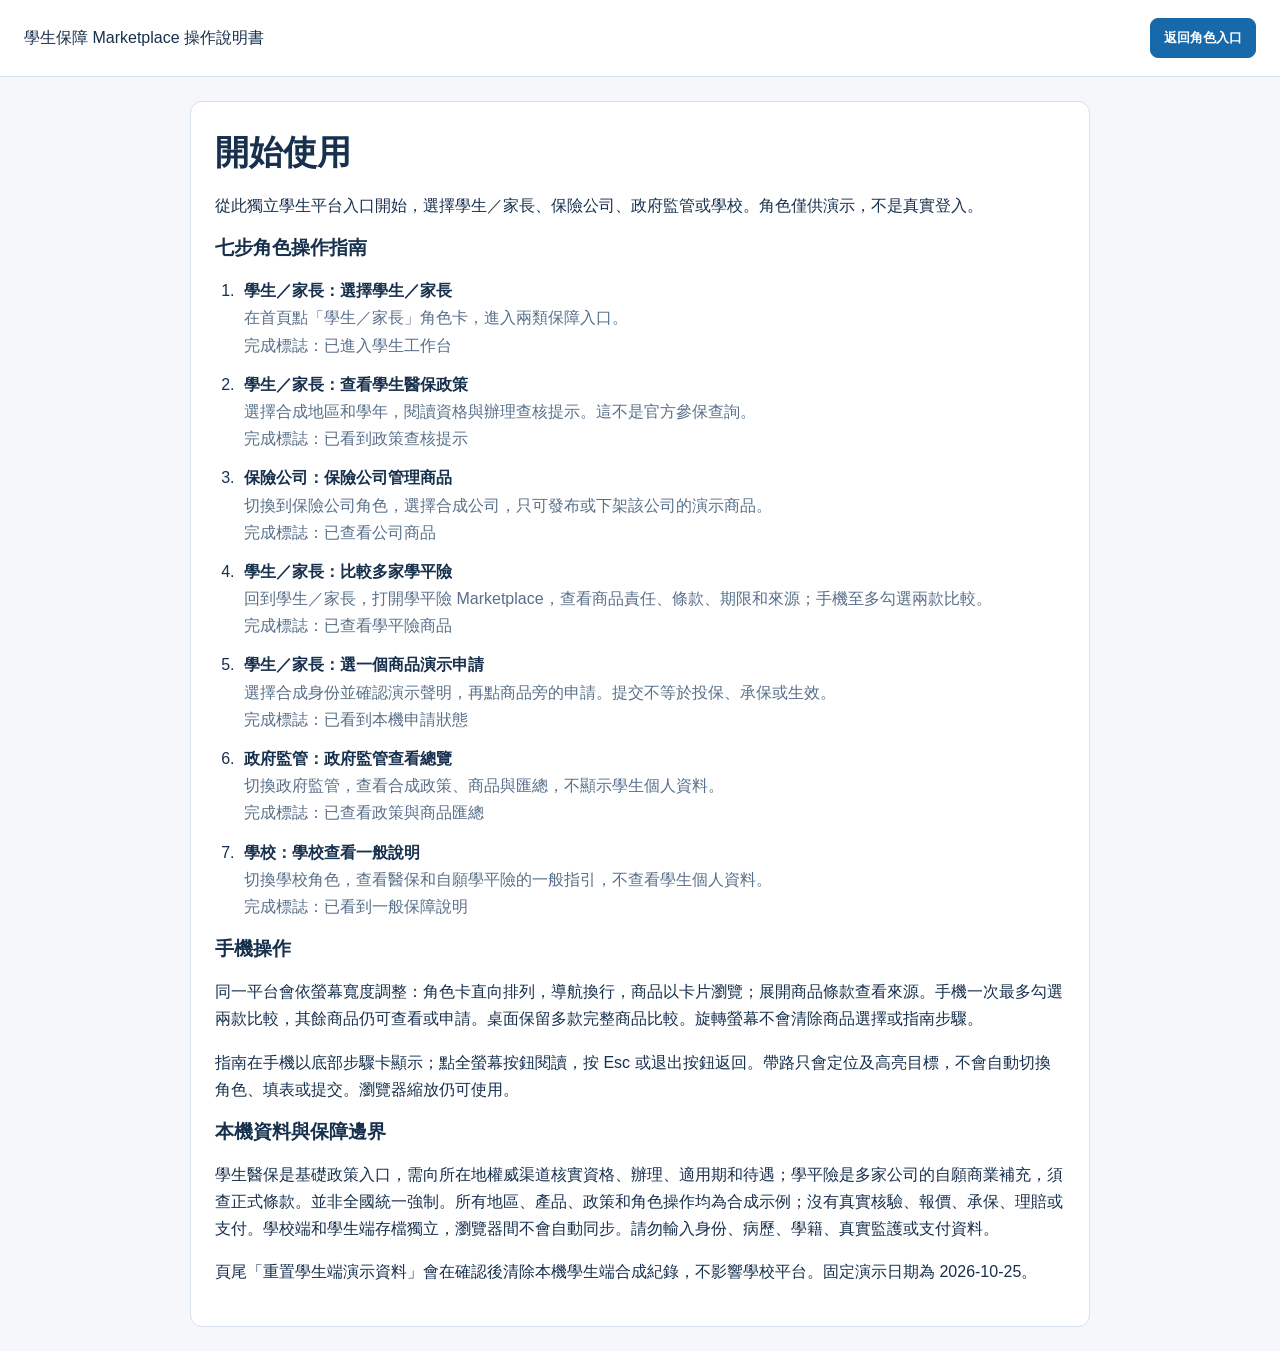
==== site/guide.html @ 9c061a11 "Publish student insurance demo Co-authored-by: Copilot App <223556219+Copilot@users.noreply.github.c" ====
<!doctype html>
<html lang="zh-Hant">
<head>
  <meta charset="utf-8">
  <meta name="viewport" content="width=device-width, initial-scale=1">
  <title>學生保障 Marketplace 操作說明書</title>
  <link rel="stylesheet" href="styles.css">
  <script defer src="student.js"></script>
  <style>
    main { max-width: 900px; margin: 24px auto; padding: 24px; border: 1px solid var(--line); border-radius: 12px; background: var(--paper); }
    main > p, #walkthrough li { line-height: 1.7; }
    #walkthrough { display: grid; gap: 12px; padding-left: 24px; }
    #walkthrough li { padding-left: 5px; }
    #walkthrough strong, #walkthrough span { display: block; }
    #walkthrough span { color: var(--muted); }
    @media (max-width: 940px) { main { margin: 16px; padding: 18px; } }
    @media (max-width: 560px) { main { margin: 10px; padding: 14px; } }
  </style>
</head>
<body>
  <header class="site-header"><a class="brand" href="index.html#/login">學生保障 Marketplace 操作說明書</a><a class="button" href="index.html#/login">返回角色入口</a></header>
  <main>
    <h1>開始使用</h1>
    <p>從此獨立學生平台入口開始，選擇學生／家長、保險公司、政府監管或學校。角色僅供演示，不是真實登入。</p>
    <h2>七步角色操作指南</h2>
    <ol id="walkthrough"></ol>
    <h2>手機操作</h2>
    <p>同一平台會依螢幕寬度調整：角色卡直向排列，導航換行，商品以卡片瀏覽；展開商品條款查看來源。手機一次最多勾選兩款比較，其餘商品仍可查看或申請。桌面保留多款完整商品比較。旋轉螢幕不會清除商品選擇或指南步驟。</p>
    <p>指南在手機以底部步驟卡顯示；點全螢幕按鈕閱讀，按 Esc 或退出按鈕返回。帶路只會定位及高亮目標，不會自動切換角色、填表或提交。瀏覽器縮放仍可使用。</p>
    <h2>本機資料與保障邊界</h2>
    <p>學生醫保是基礎政策入口，需向所在地權威渠道核實資格、辦理、適用期和待遇；學平險是多家公司的自願商業補充，須查正式條款。並非全國統一強制。所有地區、產品、政策和角色操作均為合成示例；沒有真實核驗、報價、承保、理賠或支付。學校端和學生端存檔獨立，瀏覽器間不會自動同步。請勿輸入身份、病歷、學籍、真實監護或支付資料。</p>
    <p>頁尾「重置學生端演示資料」會在確認後清除本機學生端合成紀錄，不影響學校平台。固定演示日期為 2026-10-25。</p>
  </main>
  <script>
    window.addEventListener("DOMContentLoaded", () => {
      const list = document.querySelector("#walkthrough");
      const steps = window.StudentInsuranceDemo?.WALKTHROUGH || [];
      for (const step of steps) {
        const item = document.createElement("li");
        const title = document.createElement("strong");
        const body = document.createElement("span");
        const done = document.createElement("span");
        title.textContent = `${window.StudentInsuranceDemo.ROLE_LABELS[step.role]}：${step.title}`;
        body.textContent = step.text;
        done.textContent = `完成標誌：${step.done}`;
        item.append(title, body, done);
        list.append(item);
      }
    });
  </script>
</body>
</html>
---- site/styles.css ----
:root {
  color-scheme: light;
  --ink: #17304d;
  --muted: #58708a;
  --line: #d7e1eb;
  --paper: #fff;
  --canvas: #f5f7fb;
  --blue: #1769aa;
  --blue-dark: #0e4e83;
  --blue-soft: #eaf3fb;
  --teal: #087e83;
  --amber: #805500;
  --amber-soft: #fff5d9;
  --red: #9c2c32;
  font-family: "Segoe UI", "Microsoft JhengHei", sans-serif;
  color: var(--ink);
  background: var(--canvas);
}
* { box-sizing: border-box; }
body { margin: 0; min-width: 320px; background: var(--canvas); }
a { color: var(--blue-dark); }
button, select { font: inherit; }
button, a, select { -webkit-tap-highlight-color: transparent; }
button:focus-visible, a:focus-visible, select:focus-visible { outline: 3px solid #e6a700; outline-offset: 3px; }
.site-header { display: flex; justify-content: space-between; align-items: center; gap: 20px; padding: 18px max(24px, calc((100% - 1240px) / 2)); background: var(--paper); border-bottom: 1px solid var(--line); }
.brand { display: flex; min-width: 0; gap: 12px; align-items: center; color: var(--ink); text-decoration: none; }
.brand > span:last-child { min-width: 0; overflow-wrap: anywhere; }
.brand-mark { display: grid; place-items: center; width: 44px; height: 44px; border-radius: 12px; background: var(--blue); color: white; font-size: 22px; font-weight: 800; }
.brand strong, .brand small { display: block; }
.brand small { margin-top: 3px; color: var(--muted); font-size: 11px; }
.header-actions { display: flex; align-items: center; justify-content: flex-end; flex-wrap: wrap; gap: 8px; }
.role-picker { display: grid; gap: 3px; color: var(--muted); font-size: 11px; }
.role-picker select, select { min-height: 40px; padding: 8px 10px; border: 1px solid var(--line); border-radius: 8px; background: var(--paper); color: var(--ink); }
.button { display: inline-flex; min-height: 40px; align-items: center; justify-content: center; padding: 8px 13px; border: 1px solid var(--blue); border-radius: 8px; background: var(--blue); color: #fff; font-size: 13px; font-weight: 650; text-decoration: none; cursor: pointer; }
.button:hover { background: var(--blue-dark); }
.button.secondary { border-color: var(--line); background: var(--paper); color: var(--ink); }
.button.secondary:hover { border-color: var(--blue); background: var(--blue-soft); }
.button.danger { border-color: #e6b9b9; background: white; color: var(--red); }
.notice { max-width: 1240px; margin: 16px auto; padding: 14px 18px; border: 1px solid #e6c46a; border-radius: 10px; background: var(--amber-soft); color: #513900; font-size: 13px; line-height: 1.65; }
.notice strong, .notice span { display: block; }
.notice-danger { border-color: #e3b2b4; background: #fff0ef; color: #762327; }
.notice-danger strong { margin-bottom: 3px; }
[hidden] { display: none !important; }
.layout { display: grid; grid-template-columns: 220px minmax(0, 1fr); gap: 20px; max-width: 1240px; min-height: calc(100vh - 220px); margin: 0 auto; padding: 4px 0 32px; }
.sidebar { align-self: start; position: sticky; top: 12px; padding: 12px; border: 1px solid var(--line); border-radius: 12px; background: var(--paper); }
.side-title { margin: 4px 8px 10px; color: var(--muted); font-size: 11px; font-weight: 700; letter-spacing: .04em; }
.nav-list { display: grid; gap: 4px; }
.nav-list button { width: 100%; padding: 10px; border: 0; border-radius: 8px; background: transparent; color: var(--ink); text-align: left; cursor: pointer; }
.nav-list button:hover, .nav-list button[aria-current="page"] { background: var(--blue-soft); color: var(--blue-dark); font-weight: 700; }
.content { min-width: 0; }
.page-heading { display: flex; align-items: flex-start; justify-content: space-between; flex-wrap: wrap; gap: 16px; margin: 4px 0 18px; }
.eyebrow { color: var(--teal); font-size: 11px; font-weight: 750; letter-spacing: .07em; text-transform: uppercase; }
h1 { margin: 4px 0 6px; font-size: clamp(24px, 3vw, 34px); }
h2 { margin: 0 0 10px; font-size: 19px; }
h3 { margin: 0 0 8px; font-size: 15px; }
p { line-height: 1.65; }
.muted { color: var(--muted); }
.panel, .card, .metric { min-width: 0; padding: 18px; border: 1px solid var(--line); border-radius: 12px; background: var(--paper); }
.panel { margin-bottom: 14px; }
.grid { display: grid; grid-template-columns: repeat(2, minmax(0, 1fr)); gap: 12px; }
.metrics { display: grid; grid-template-columns: repeat(3, minmax(0, 1fr)); gap: 10px; margin-bottom: 14px; }
.metric span, .metric strong, .metric small { display: block; }
.metric span, .metric small { color: var(--muted); font-size: 12px; }
.metric strong { margin: 8px 0; font-size: 22px; overflow-wrap: anywhere; }
.card-list { display: grid; grid-template-columns: repeat(2, minmax(0, 1fr)); gap: 12px; }
.card h3 { font-size: 16px; }
.card p { margin: 8px 0; font-size: 13px; }
.tags { display: flex; flex-wrap: wrap; gap: 6px; margin: 10px 0; }
.tag { display: inline-flex; padding: 4px 8px; border-radius: 99px; background: var(--blue-soft); color: var(--blue-dark); font-size: 11px; }
.tag.warn { background: var(--amber-soft); color: var(--amber); }
.tag.danger { background: #fff0ef; color: var(--red); }
.field-row { display: flex; flex-wrap: wrap; align-items: end; gap: 12px; }
.field { display: grid; gap: 5px; min-width: 180px; color: var(--muted); font-size: 12px; }
.field select { width: 100%; }
.table-wrap { width: 100%; overflow-x: auto; }
table { width: 100%; border-collapse: collapse; font-size: 13px; }
th, td { min-width: 120px; padding: 10px; border-bottom: 1px solid var(--line); text-align: left; vertical-align: top; line-height: 1.5; }
th { background: #f0f5f9; }
.callout { padding: 12px 14px; border-left: 4px solid var(--teal); background: #effafa; color: #1c4d50; font-size: 13px; line-height: 1.65; }
.callout.warning { border-color: #e4ab24; background: var(--amber-soft); color: #513900; }
.profile { display: grid; grid-template-columns: minmax(0, 1fr) auto; gap: 12px; align-items: start; }
.profile dl { display: grid; grid-template-columns: repeat(2, minmax(0, 1fr)); gap: 8px 16px; margin: 8px 0 0; }
.profile dt { color: var(--muted); font-size: 11px; }
.profile dd { margin: 2px 0 0; font-size: 13px; overflow-wrap: anywhere; }
.profile dl div { min-width: 0; }
.application { display: flex; flex-wrap: wrap; align-items: center; justify-content: space-between; gap: 10px; padding: 12px 0; border-top: 1px solid var(--line); }
.empty { padding: 18px; border: 1px dashed #afc0cf; border-radius: 9px; color: var(--muted); }
.checkline { display: inline-flex; align-items: flex-start; gap: 8px; margin: 10px 0; color: var(--ink); font-size: 13px; line-height: 1.5; }
.checkline input { margin-top: 3px; accent-color: var(--blue); }
.error-text { color: var(--red); font-size: 13px; }
footer { display: flex; justify-content: center; flex-wrap: wrap; gap: 18px; padding: 16px; border-top: 1px solid var(--line); color: var(--muted); font-size: 11px; text-align: center; }
.text-button { border: 0; background: none; color: var(--blue-dark); text-decoration: underline; cursor: pointer; }
.login-page { max-width: 1240px; margin: auto; padding: 0 24px; }
.public-header, .section-title, .login-hero { display: flex; align-items: center; justify-content: space-between; gap: 20px; }
.public-header { min-height: 78px; }
.top-actions { display: flex; flex-wrap: wrap; align-items: center; gap: 8px; }
.demo-chip { padding: 6px 10px; border-radius: 20px; background: var(--blue-soft); color: var(--blue-dark); font-size: 11px; }
.login-hero { align-items: stretch; padding: 32px 0; }
.login-hero > div { flex: 1; }
.login-hero h1 { margin: 8px 0; font-size: clamp(26px, 3vw, 42px); }
.login-hero p, .section-title p { color: var(--muted); line-height: 1.7; }
.login-hero aside { width: min(340px, 36%); padding: 18px; border: 1px solid var(--line); border-radius: 12px; background: var(--paper); line-height: 1.65; }
.login-hero aside p { font-size: 13px; }
.login-section { margin: 4px 0 28px; }
.section-title { margin-bottom: 12px; }
.section-title h2 { margin: 4px 0; }
.section-title p { margin: 4px 0; font-size: 13px; }
.login-grid { display: grid; grid-template-columns: repeat(2, minmax(0, 1fr)); gap: 14px; }
.login-card { display: grid; grid-template-columns: 44px minmax(0, 1fr); align-items: start; gap: 10px 14px; padding: 18px; border: 1px solid var(--line); border-radius: 12px; background: var(--paper); }
.login-card > div:nth-child(2) { min-width: 0; }
.login-card h2 { margin: 4px 0; font-size: 17px; }
.login-card p { margin: 4px 0; color: var(--muted); font-size: 12px; line-height: 1.55; }
.login-card .button { grid-column: 2; justify-self: start; }
.role-mark { display: grid; place-items: center; width: 44px; height: 44px; border-radius: 12px; background: var(--blue-soft); color: var(--blue-dark); font-size: 20px; font-weight: 750; }
.public-footer { margin: 24px 0; padding: 16px; border-top: 1px solid var(--line); color: var(--muted); text-align: center; font-size: 12px; }
.app-shell { display: grid; grid-template-columns: 220px minmax(0, 1fr); min-height: 72vh; border: 1px solid var(--line); border-radius: 12px; overflow: hidden; background: var(--paper); }
.sidebar { display: flex; flex-direction: column; padding: 14px 10px; background: #f0f5f9; border-right: 1px solid var(--line); }
.sidebar-brand { padding: 4px 6px 18px; }
.side-label { margin: 8px; color: var(--muted); font-size: 11px; font-weight: 700; }
.sidebar nav { display: grid; gap: 4px; }
.nav-item { display: flex; align-items: center; gap: 9px; width: 100%; padding: 9px 10px; border: 0; border-radius: 8px; background: transparent; color: var(--ink); text-align: left; cursor: pointer; font-size: 13px; }
.nav-item:hover, .nav-item[aria-current="page"] { background: var(--blue-soft); color: var(--blue-dark); font-weight: 700; }
.nav-icon { display: grid; place-items: center; flex: 0 0 26px; height: 26px; border-radius: 7px; background: white; font-size: 12px; }
.sidebar-note { margin-top: auto; padding: 12px 8px 4px; color: var(--muted); font-size: 11px; }
.main-area { min-width: 0; }
.topbar { display: flex; justify-content: space-between; align-items: center; flex-wrap: wrap; gap: 12px; padding: 12px 18px; border-bottom: 1px solid var(--line); }
.topbar strong, .breadcrumb { display: block; font-size: 12px; }
.breadcrumb { margin-bottom: 3px; color: var(--muted); }
.business-date { color: var(--muted); font-size: 11px; }
.page-content { max-width: 1400px; margin: auto; padding: 20px; }
.synthetic-note { display: flex; flex-wrap: wrap; gap: 8px; margin-top: 20px; padding-top: 12px; border-top: 1px solid var(--line); color: var(--muted); font-size: 11px; }
.page-heading h1 { margin: 4px 0; }
.page-heading p { max-width: 740px; }
.guide-highlight { position: relative; z-index: 1; outline: 4px solid #e6a700 !important; outline-offset: 4px; box-shadow: 0 0 0 8px #fff5d9 !important; }
.student-guide { position: fixed; z-index: 30; inset: 12px 12px 12px auto; display: flex; flex-direction: column; width: min(420px, calc(100vw - 24px)); height: calc(100dvh - 24px); border: 1px solid var(--line); border-radius: 12px; background: var(--paper); box-shadow: 0 16px 46px #16324c33; }
.student-guide[hidden] { display: none; }
.guide-titlebar { display: flex; justify-content: space-between; align-items: center; gap: 8px; padding: 8px 10px; border-bottom: 1px solid var(--line); cursor: move; touch-action: none; user-select: none; }
.guide-title { flex: 1; min-width: 0; }
.guide-titlebar h2 { margin: 2px 0 0; font-size: 17px; }
.guide-window-controls { display: flex; align-items: center; flex-shrink: 0; gap: 2px; }
.icon-button { display: grid; place-items: center; width: 44px; height: 44px; flex-shrink: 0; padding: 0; border: 1px solid var(--line); border-radius: 7px; background: white; color: var(--ink); font-size: 20px; cursor: pointer; touch-action: manipulation; }
.guide-buttons button { min-height: 38px; padding: 7px 10px; border: 1px solid var(--line); border-radius: 8px; background: white; color: var(--ink); cursor: pointer; }
.icon-button:hover { border-color: var(--blue); background: var(--blue-soft); }
.guide-window-controls [data-action="guide-maximize"][aria-pressed="true"] { border-color: var(--blue); color: var(--blue-dark); }
.guide-controls { display: grid; gap: 6px; padding: 10px 14px; color: var(--muted); font-size: 12px; }
.guide-controls p { margin: 2px 0; line-height: 1.5; }
.guide-content { flex: 1; min-height: 0; overflow: auto; padding: 16px; }
.guide-content h3 { margin: 12px 0; font-size: 21px; }
.guide-content p { line-height: 1.7; }
.guide-role { display: inline-block; margin: 0; padding: 4px 9px; border-radius: 7px; background: var(--blue-soft); color: var(--blue-dark); font-size: 12px; font-weight: 700; }
.guide-result { padding: 10px; border-left: 3px solid var(--teal); background: #effafa; font-size: 12px; }
.guide-footer { display: grid; gap: 8px; padding: 10px 14px; border-top: 1px solid var(--line); }
.guide-footer p { margin: 0; color: var(--muted); font-size: 11px; line-height: 1.5; }
#guide-location { color: var(--blue-dark); font-size: 12px; }
.guide-buttons { display: flex; flex-wrap: wrap; gap: 6px; align-items: center; }
.guide-buttons button:disabled { opacity: .45; cursor: default; }
.guide-buttons .button { color: white; }
.guide-resize { position: absolute; z-index: 2; touch-action: none; }
.guide-resize[data-guide-resize="n"], .guide-resize[data-guide-resize="s"] { left: 12px; right: 12px; height: 8px; cursor: ns-resize; }
.guide-resize[data-guide-resize="n"] { top: 0; }
.guide-resize[data-guide-resize="s"] { bottom: 0; }
.guide-resize[data-guide-resize="e"], .guide-resize[data-guide-resize="w"] { top: 12px; bottom: 12px; width: 8px; cursor: ew-resize; }
.guide-resize[data-guide-resize="e"] { right: 0; }
.guide-resize[data-guide-resize="w"] { left: 0; }
.guide-resize:is([data-guide-resize="nw"], [data-guide-resize="ne"], [data-guide-resize="sw"], [data-guide-resize="se"]) { width: 12px; height: 12px; }
.guide-resize[data-guide-resize="nw"] { top: 0; left: 0; cursor: nwse-resize; }
.guide-resize[data-guide-resize="ne"] { top: 0; right: 0; cursor: nesw-resize; }
.guide-resize[data-guide-resize="sw"] { bottom: 0; left: 0; cursor: nesw-resize; }
.guide-resize[data-guide-resize="se"] { right: 0; bottom: 0; border-right: 3px solid #8da3b7; border-bottom: 3px solid #8da3b7; cursor: nwse-resize; }
.guide-launcher { position: fixed; z-index: 31; right: 16px; bottom: 16px; display: flex; gap: 10px; align-items: center; max-width: calc(100% - 32px); padding: 10px 14px; border: 1px solid var(--line); border-radius: 10px; background: var(--paper); color: var(--ink); box-shadow: 0 8px 26px #16324c33; cursor: pointer; }
.guide-launcher[hidden] { display: none; }
.guide-launcher span { color: var(--muted); font-size: 12px; }
.guide-pointer { position: fixed; z-index: 32; pointer-events: none; padding: 5px 9px; border-radius: 7px; background: var(--blue-dark); color: white; font-size: 12px; font-weight: 700; box-shadow: 0 2px 7px #0003; }
.guide-pointer[hidden] { display: none; }
body.guide-open #app { width: calc(100% - min(424px, 38vw)); }
body.guide-open .app-shell { grid-template-columns: 200px minmax(0, 1fr); }
.product-list { display: grid; gap: 10px; }
.market-product { display: grid; grid-template-columns: minmax(130px, 1.1fr) minmax(180px, 1.7fr) minmax(120px, 1fr) minmax(130px, 1fr) auto; gap: 14px; align-items: start; padding: 14px; border: 1px solid var(--line); border-radius: 10px; background: var(--paper); }
.market-product > div { min-width: 0; }
.market-product strong, .market-product small, .field-label { display: block; overflow-wrap: anywhere; }
.market-product small { margin-top: 5px; color: var(--muted); line-height: 1.5; }
.field-label { margin-bottom: 5px; color: var(--muted); font-size: 11px; }
.product-name { display: block; margin-top: 5px; font-size: 13px; }
.product-actions { display: grid; justify-items: start; gap: 8px; }
.compare-toggle { display: inline-flex; min-height: 44px; align-items: center; gap: 7px; cursor: pointer; }
.compare-toggle input { width: 20px; height: 20px; accent-color: var(--blue); }
.product-mobile-details { display: none; }
.comparison-grid { display: grid; grid-template-columns: repeat(auto-fit, minmax(220px, 1fr)); gap: 10px; }
.comparison-product { min-width: 0; padding: 12px; border: 1px solid var(--line); border-radius: 9px; background: #f8fafc; }
.comparison-product h4 { margin: 0 0 10px; overflow-wrap: anywhere; }
.comparison-product dl { display: grid; gap: 8px; margin: 0; }
.comparison-product dt { color: var(--muted); font-size: 11px; }
.comparison-product dd { margin: 2px 0 0; font-size: 13px; line-height: 1.5; overflow-wrap: anywhere; }
@media (max-width: 900px) {
  .site-header { align-items: flex-start; flex-direction: column; padding: 16px 20px; }
  .header-actions { justify-content: flex-start; }
  .notice { margin: 12px 16px; }
  .layout { grid-template-columns: 1fr; gap: 10px; padding: 4px 16px 24px; }
  .sidebar { position: static; overflow-x: auto; padding: 8px; }
  .side-title { display: none; }
  .nav-list { display: flex; width: max-content; min-width: 100%; }
  .nav-list button { width: auto; white-space: nowrap; }
}
@media (max-width: 760px), (max-height: 500px) and (orientation: landscape) {
  .student-guide { inset: auto 0 0; width: 100%; height: min(56vh, var(--student-viewport-height, 100dvh)); height: min(56dvh, var(--student-viewport-height, 100dvh)); padding-bottom: env(safe-area-inset-bottom); border-radius: 14px 14px 0 0; }
  .student-guide.guide-mobile-fullscreen { inset: 0; height: var(--student-viewport-height, 100dvh); padding-top: env(safe-area-inset-top); border-radius: 0; }
  .guide-titlebar { cursor: default; touch-action: auto; }
  .guide-resize { display: none; }
  .guide-titlebar h2 { font-size: 15px; }
  .guide-window-controls { gap: 0; }
  body.guide-open #app { width: 100%; }
  body.guide-open .app-shell { grid-template-columns: 1fr; }
  .login-grid { grid-template-columns: 1fr; }
  .sidebar nav { display: flex; flex-wrap: wrap; width: 100%; min-width: 0; gap: 4px; }
  .nav-item { flex: 1 1 140px; min-width: 0; justify-content: flex-start; min-height: 44px; white-space: normal; overflow-wrap: anywhere; }
  .market-product { grid-template-columns: minmax(0, 1fr); gap: 8px; padding: 12px; }
  .product-terms, .product-source, .product-coverage small { display: none; }
  .product-actions { display: flex; flex-wrap: wrap; align-items: center; }
  .product-mobile-details { display: block; grid-column: 1 / -1; margin-top: 2px; padding-top: 8px; border-top: 1px solid var(--line); }
  .product-mobile-details summary { min-height: 44px; display: flex; align-items: center; color: var(--blue-dark); font-weight: 650; cursor: pointer; }
  .product-mobile-details p { margin: 7px 0; font-size: 13px; overflow-wrap: anywhere; }
  .product-actions .button { min-height: 44px; }
  .compare-results { overflow-wrap: anywhere; }
  .guide-buttons button { min-height: 44px; }
}
@media (max-width: 560px) {
  .header-actions { width: 100%; align-items: stretch; }
  .role-picker { flex: 1 1 100%; }
  .role-picker select { width: 100%; }
  .header-actions .button { flex: 1 1 auto; font-size: 12px; }
  .login-page { padding: 0 16px; }
  .login-hero { align-items: stretch; flex-direction: column; padding: 20px 0; }
  .login-hero aside { width: 100%; }
  .login-grid { grid-template-columns: 1fr; }
  .section-title { align-items: flex-start; flex-direction: column; }
  .app-shell { grid-template-columns: 1fr; border-radius: 0; border-inline: 0; }
  .sidebar { position: sticky; z-index: 2; top: 0; padding: 6px; border-right: 0; border-bottom: 1px solid var(--line); }
  .sidebar-brand, .side-label, .sidebar-note { display: none; }
  .sidebar nav { display: flex; flex-wrap: wrap; width: 100%; min-width: 0; overflow: visible; }
  .nav-item { width: auto; flex: 1 1 auto; white-space: normal; }
  .topbar { align-items: flex-start; padding: 10px; }
  .top-actions { gap: 4px; }
  .top-actions { width: 100%; }
  .top-actions .button { min-height: 44px; padding: 6px 8px; }
  .business-date { align-self: center; }
  .page-content { padding: 14px 10px; }
  .grid, .card-list, .metrics { grid-template-columns: 1fr; }
  .page-heading { margin-top: 0; }
  .panel, .card { padding: 14px; }
  .profile { grid-template-columns: 1fr; }
  .profile dl { grid-template-columns: 1fr 1fr; }
  .field { min-width: 100%; }
  .field-row { align-items: stretch; }
  .guide-buttons { gap: 8px; }
  .guide-buttons .button { flex: 1 1 100%; }
  footer { gap: 8px 16px; }
}
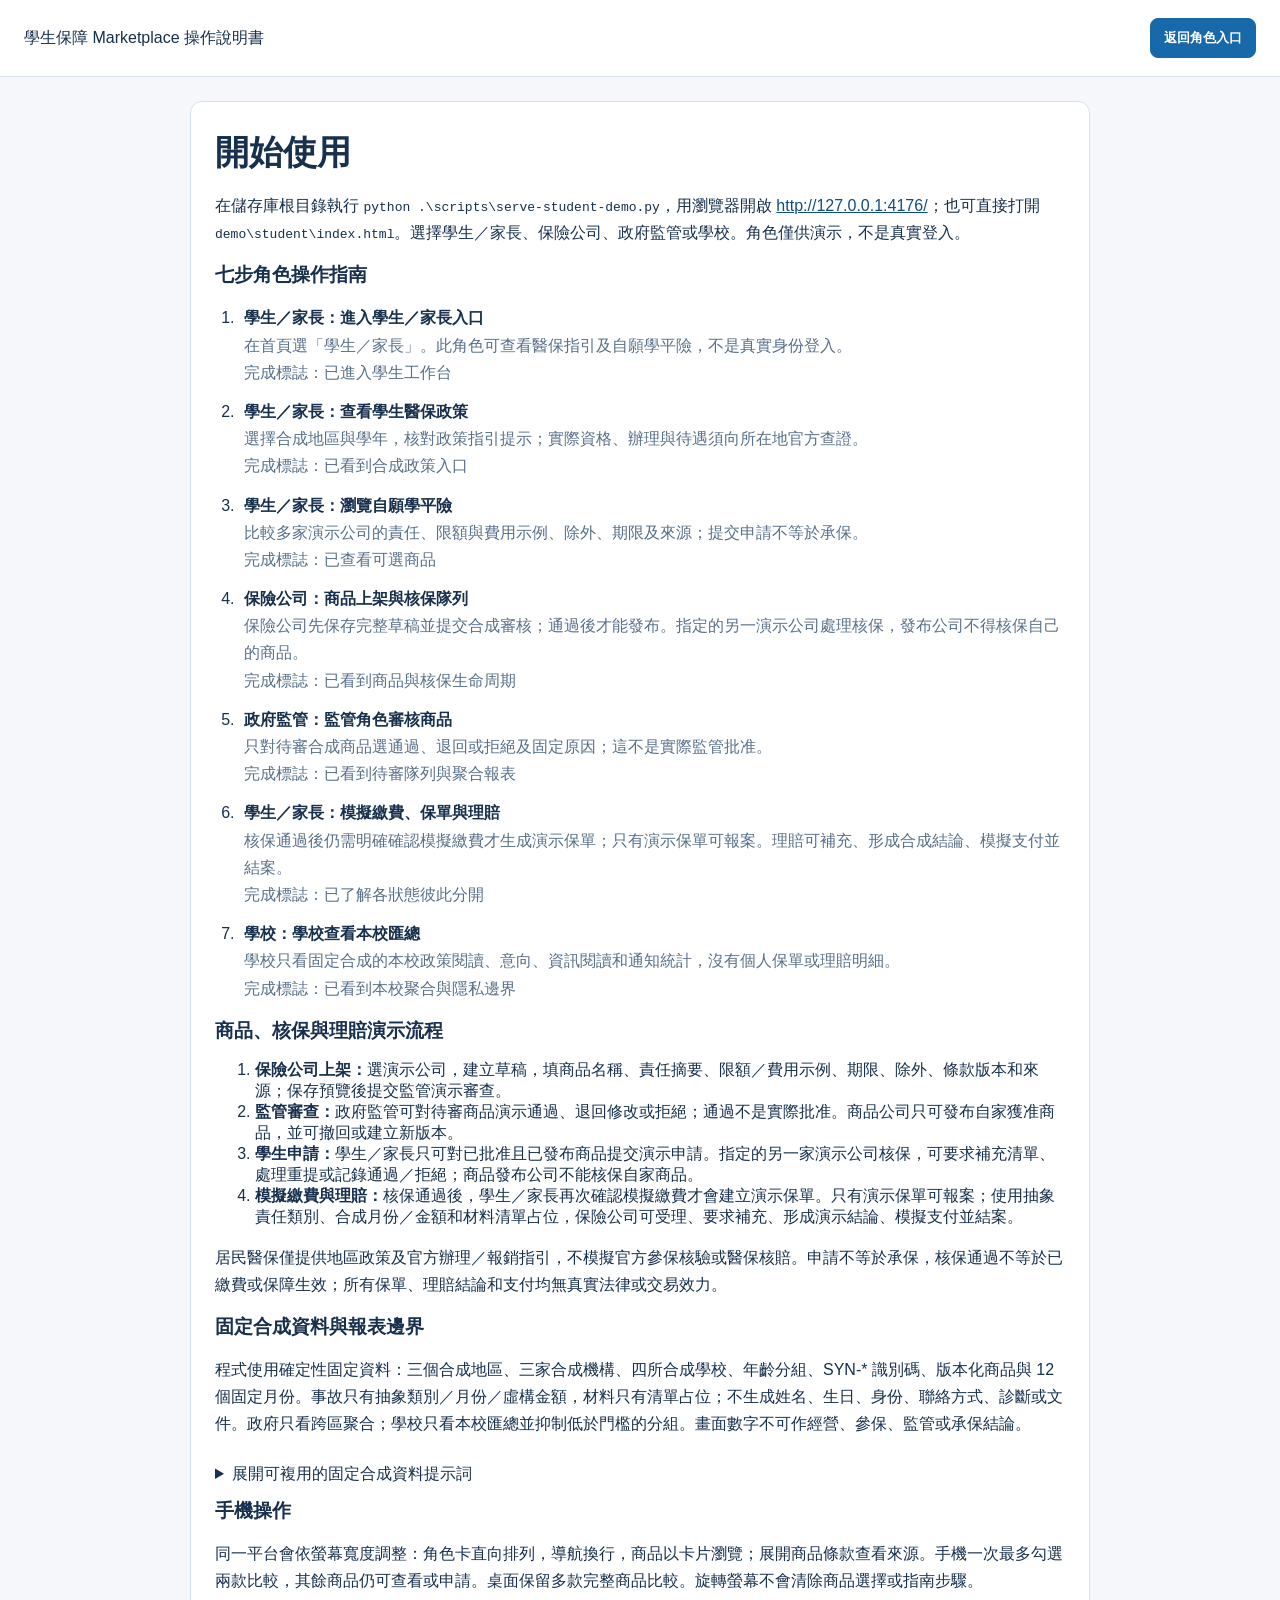
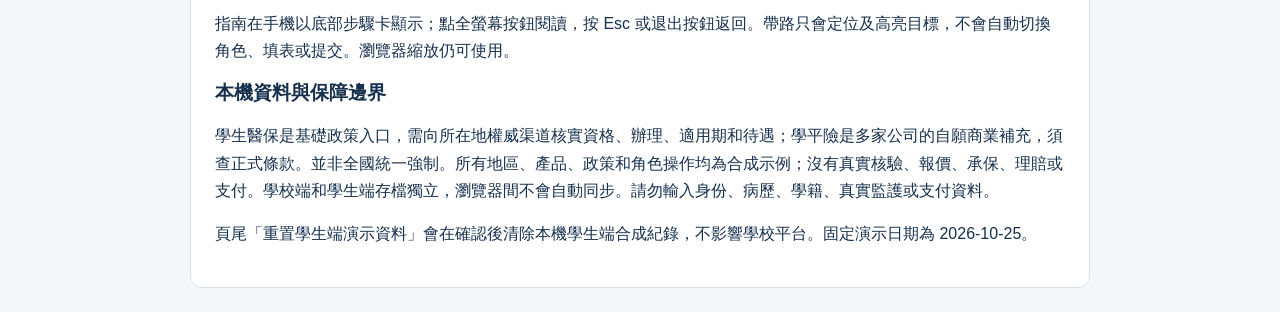
==== commit a9dc99b1: "Update student demo lifecycle and reporting Co-authored-by: Copilot App <223556219+Copilot@users.nor" ====
--- a/site/guide.html
+++ b/site/guide.html
@@ -13,6 +13,8 @@
     #walkthrough li { padding-left: 5px; }
     #walkthrough strong, #walkthrough span { display: block; }
     #walkthrough span { color: var(--muted); }
+    pre { white-space: pre-wrap; overflow-wrap: anywhere; font: inherit; }
+    details summary { min-height: 44px; padding: 10px 0; cursor: pointer; }
     @media (max-width: 940px) { main { margin: 16px; padding: 18px; } }
     @media (max-width: 560px) { main { margin: 10px; padding: 14px; } }
   </style>
@@ -21,9 +23,33 @@
   <header class="site-header"><a class="brand" href="index.html#/login">學生保障 Marketplace 操作說明書</a><a class="button" href="index.html#/login">返回角色入口</a></header>
   <main>
     <h1>開始使用</h1>
-    <p>從此獨立學生平台入口開始，選擇學生／家長、保險公司、政府監管或學校。角色僅供演示，不是真實登入。</p>
+    <p>在儲存庫根目錄執行 <code>python .\scripts\serve-student-demo.py</code>，用瀏覽器開啟 <a href="http://127.0.0.1:4176/">http://127.0.0.1:4176/</a>；也可直接打開 <code>demo\student\index.html</code>。選擇學生／家長、保險公司、政府監管或學校。角色僅供演示，不是真實登入。</p>
     <h2>七步角色操作指南</h2>
     <ol id="walkthrough"></ol>
+    <h2>商品、核保與理賠演示流程</h2>
+    <ol>
+      <li><strong>保險公司上架：</strong>選演示公司，建立草稿，填商品名稱、責任摘要、限額／費用示例、期限、除外、條款版本和來源；保存預覽後提交監管演示審查。</li>
+      <li><strong>監管審查：</strong>政府監管可對待審商品演示通過、退回修改或拒絕；通過不是實際批准。商品公司只可發布自家獲准商品，並可撤回或建立新版本。</li>
+      <li><strong>學生申請：</strong>學生／家長只可對已批准且已發布商品提交演示申請。指定的另一家演示公司核保，可要求補充清單、處理重提或記錄通過／拒絕；商品發布公司不能核保自家商品。</li>
+      <li><strong>模擬繳費與理賠：</strong>核保通過後，學生／家長再次確認模擬繳費才會建立演示保單。只有演示保單可報案；使用抽象責任類別、合成月份／金額和材料清單占位，保險公司可受理、要求補充、形成演示結論、模擬支付並結案。</li>
+    </ol>
+    <p>居民醫保僅提供地區政策及官方辦理／報銷指引，不模擬官方參保核驗或醫保核賠。申請不等於承保，核保通過不等於已繳費或保障生效；所有保單、理賠結論和支付均無真實法律或交易效力。</p>
+    <h2>固定合成資料與報表邊界</h2>
+    <p>程式使用確定性固定資料：三個合成地區、三家合成機構、四所合成學校、年齡分組、SYN-* 識別碼、版本化商品與 12 個固定月份。事故只有抽象類別／月份／虛構金額，材料只有清單占位；不生成姓名、生日、身份、聯絡方式、診斷或文件。政府只看跨區聚合；學校只看本校匯總並抑制低於門檻的分組。畫面數字不可作經營、參保、監管或承保結論。</p>
+    <details>
+      <summary>展開可複用的固定合成資料提示詞</summary>
+      <pre>僅從零構造固定、可重現的合成學生保障演示資料，不讀取、改寫、採樣、記憶或仿造任何真實兒童、學校、保險客戶、事故或理賠檔案。使用確定性固定陣列，不使用 Math.random、真實資料推導或網路來源。
+
+建立三個虛構地區 SYN-REGION-A/B/C、三家虛構保險機構 SYN-INSURER-A/B/C、四所虛構學校 SYN-SCHOOL-A/B/C/D，以及 12 個固定月份 2025-11 至 2026-10；演示日期固定為 2026-10-25。政策只作地區居民醫保辦理／報銷核對指引占位，標明政策版本和當地權威來源待確認；不生成官方參保核驗或醫保核賠結果。
+
+兒童流程測試只用 SYN-STU-0001 等 ID 及「演示學生A-001」等明確標籤；年齡只用未滿14歲、14-17歲、18+ 的合成測試分組。代理只用 SYN-GUARDIAN-0001，記錄關聯、有效／撤銷狀態和無意義關係代碼。不要記錄姓名、生日、身份、聯絡或可識別家庭資訊。
+
+建立至少六個版本化學平險商品，只使用 SYN-PROD-*、SYN-SOURCE-* 和合成機構標籤；涵蓋意外傷害、意外醫療及部分商品的疾病住院條款示例。限額、費用、期限、除外、條款版本都標為合成示例，不代表真實報價、批准或銷售。提供草稿、待審、退回、拒絕、批准、發布、撤回狀態。
+
+用 SYN-APP-* 固定案例涵蓋待核保、要求補充、已重提、核保通過待模擬繳費、拒絕及已模擬繳費；用 SYN-POL-* 關聯演示保單；用 SYN-CLAIM-* 涵蓋待受理、審查、補充、重提、通過、部分通過、拒絕、模擬支付及結案。事故只用抽象類別、固定月份和虛構金額；材料只用「材料項1／待演示補充」清單，不寫事故敘事或接收文件。
+
+禁止真實或貌似真實的姓名、身份證號、學籍號、電話、地址、精確生日、真實校名／班級、醫院／醫生名稱、診斷、病歷、發票、照片、定位、真實保單／申請號、支付資訊或可聯絡資訊。所有記錄 ID 以 SYN-* 開始；所有報表標示「合成演示，不可作經營、參保、監管或承保結論」。政府只按地區／學年／月份／公司聚合；學校只看本校聚合並抑制小組；不輸出兒童個體行或個案 CSV。此規範不構成法律合規保證。</pre>
+    </details>
     <h2>手機操作</h2>
     <p>同一平台會依螢幕寬度調整：角色卡直向排列，導航換行，商品以卡片瀏覽；展開商品條款查看來源。手機一次最多勾選兩款比較，其餘商品仍可查看或申請。桌面保留多款完整商品比較。旋轉螢幕不會清除商品選擇或指南步驟。</p>
     <p>指南在手機以底部步驟卡顯示；點全螢幕按鈕閱讀，按 Esc 或退出按鈕返回。帶路只會定位及高亮目標，不會自動切換角色、填表或提交。瀏覽器縮放仍可使用。</p>
--- a/site/styles.css
+++ b/site/styles.css
@@ -191,6 +191,36 @@
 .comparison-product dl { display: grid; gap: 8px; margin: 0; }
 .comparison-product dt { color: var(--muted); font-size: 11px; }
 .comparison-product dd { margin: 2px 0 0; font-size: 13px; line-height: 1.5; overflow-wrap: anywhere; }
+.workflow-list { display: grid; gap: 10px; }
+.workflow-card { min-width: 0; margin: 10px 0; padding: 14px; border: 1px solid var(--line); border-radius: 10px; background: var(--paper); }
+.workflow-card h3 { overflow-wrap: anywhere; }
+.workflow-card p { margin: 7px 0; font-size: 13px; line-height: 1.55; overflow-wrap: anywhere; }
+.workflow-card-heading { display: flex; justify-content: space-between; align-items: flex-start; gap: 10px; }
+.workflow-card-heading > * { min-width: 0; }
+.workflow-card-heading h3 { margin-top: 6px; }
+.workflow-actions { display: flex; flex-wrap: wrap; align-items: center; gap: 8px; margin-top: 10px; }
+.workflow-actions .button { min-height: 44px; }
+.status-strip { padding: 9px 11px; border-left: 3px solid var(--teal); background: #effafa; color: #1c4d50; }
+.action-fieldset { display: flex; flex-wrap: wrap; align-items: center; gap: 6px 12px; margin: 10px 0; padding: 10px; border: 1px solid var(--line); border-radius: 8px; }
+.action-fieldset legend { padding: 0 5px; color: var(--muted); font-size: 12px; }
+.action-fieldset .field { flex: 1 1 180px; }
+.workflow-form, .product-editor { display: grid; grid-template-columns: repeat(2, minmax(0, 1fr)); gap: 10px 14px; margin-top: 12px; }
+.workflow-form .field, .product-editor .field { min-width: 0; }
+.workflow-form input, .product-editor input { width: 100%; min-height: 42px; padding: 8px 10px; border: 1px solid var(--line); border-radius: 8px; color: var(--ink); font: inherit; }
+.product-editor .field-row { grid-column: 1 / -1; }
+.product-editor .action-fieldset, .product-editor > .button { grid-column: 1 / -1; }
+.report-filters { display: grid; grid-template-columns: repeat(4, minmax(0, 1fr)); gap: 10px; }
+.report-filters .field { min-width: 0; }
+.bar-chart { display: grid; gap: 9px; }
+.bar-row { display: grid; grid-template-columns: 74px minmax(60px, 1fr) minmax(190px, 1.4fr); align-items: center; gap: 10px; font-size: 12px; }
+.bar-row > span { color: var(--muted); }
+.bar-row > strong { font-size: 11px; font-weight: 600; }
+.bar-track { height: 12px; overflow: hidden; border-radius: 999px; background: #eaf0f5; }
+.bar-track i { display: block; height: 100%; border-radius: inherit; background: linear-gradient(90deg, var(--blue), var(--teal)); }
+.state-grid { display: grid; grid-template-columns: repeat(3, minmax(0, 1fr)); gap: 8px; }
+.state-grid > div { display: flex; justify-content: space-between; align-items: center; gap: 8px; min-width: 0; padding: 9px; border: 1px solid var(--line); border-radius: 8px; }
+.state-grid span { font-size: 12px; overflow-wrap: anywhere; }
+.state-grid strong { font-size: 16px; }
 @media (max-width: 900px) {
   .site-header { align-items: flex-start; flex-direction: column; padding: 16px 20px; }
   .header-actions { justify-content: flex-start; }
@@ -221,6 +251,11 @@
   .product-mobile-details p { margin: 7px 0; font-size: 13px; overflow-wrap: anywhere; }
   .product-actions .button { min-height: 44px; }
   .compare-results { overflow-wrap: anywhere; }
+  .workflow-form, .product-editor { grid-template-columns: 1fr; }
+  .report-filters { grid-template-columns: repeat(2, minmax(0, 1fr)); }
+  .bar-row { grid-template-columns: 60px minmax(35px, 1fr); }
+  .bar-row > strong { grid-column: 2; }
+  .state-grid { grid-template-columns: repeat(2, minmax(0, 1fr)); }
   .guide-buttons button { min-height: 44px; }
 }
 @media (max-width: 560px) {
@@ -245,6 +280,8 @@
   .business-date { align-self: center; }
   .page-content { padding: 14px 10px; }
   .grid, .card-list, .metrics { grid-template-columns: 1fr; }
+  .report-filters, .state-grid { grid-template-columns: 1fr; }
+  .workflow-card-heading { flex-direction: column; }
   .page-heading { margin-top: 0; }
   .panel, .card { padding: 14px; }
   .profile { grid-template-columns: 1fr; }
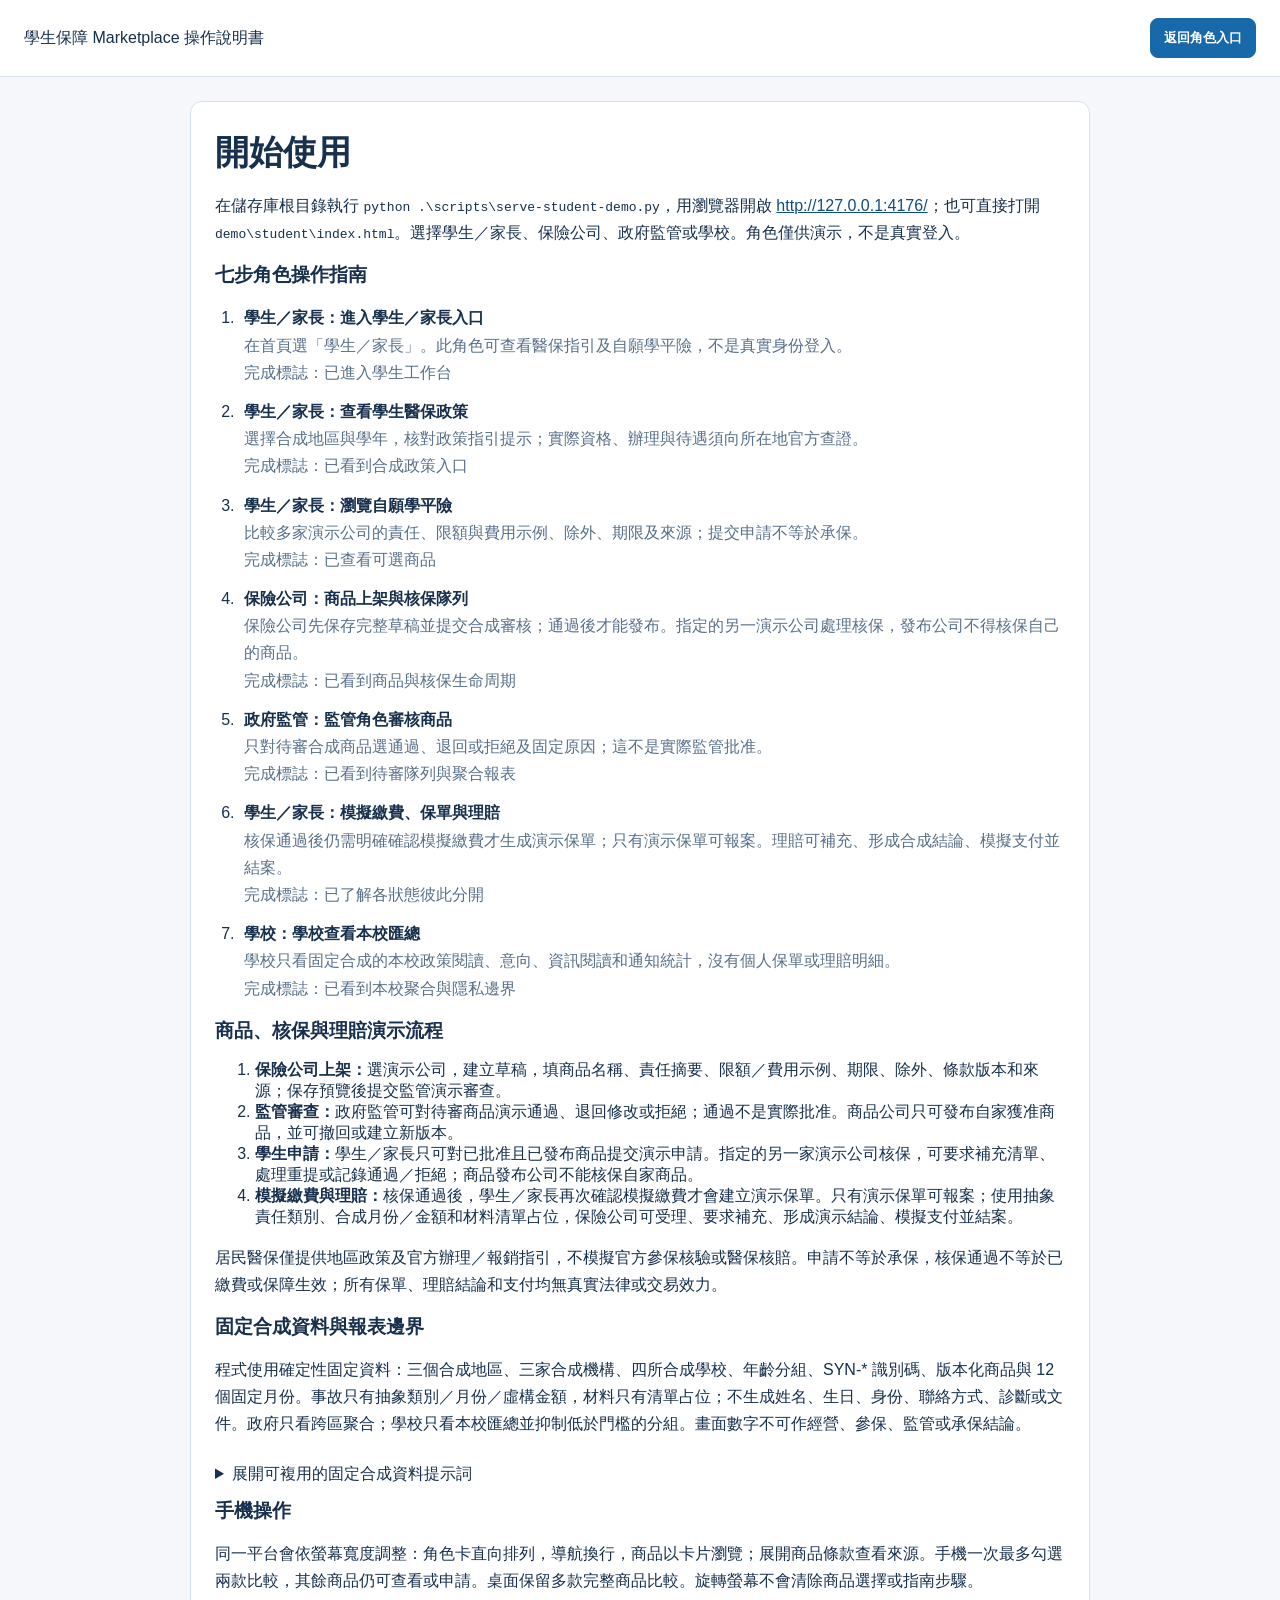
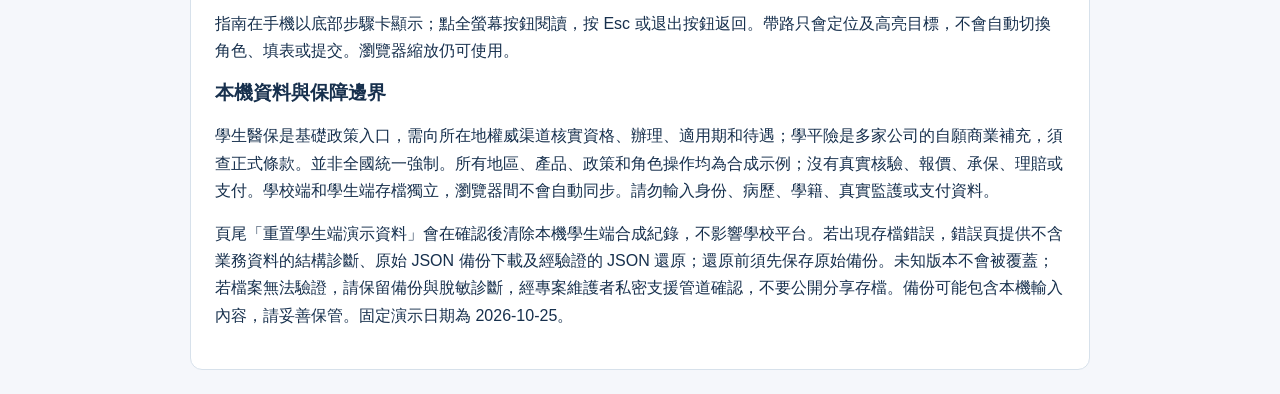
==== commit 116686e0: "Fix legacy student save migration Co-authored-by: Copilot App <223556219+Copilot@users.noreply.githu" ====
--- a/site/guide.html
+++ b/site/guide.html
@@ -55,7 +55,7 @@
     <p>指南在手機以底部步驟卡顯示；點全螢幕按鈕閱讀，按 Esc 或退出按鈕返回。帶路只會定位及高亮目標，不會自動切換角色、填表或提交。瀏覽器縮放仍可使用。</p>
     <h2>本機資料與保障邊界</h2>
     <p>學生醫保是基礎政策入口，需向所在地權威渠道核實資格、辦理、適用期和待遇；學平險是多家公司的自願商業補充，須查正式條款。並非全國統一強制。所有地區、產品、政策和角色操作均為合成示例；沒有真實核驗、報價、承保、理賠或支付。學校端和學生端存檔獨立，瀏覽器間不會自動同步。請勿輸入身份、病歷、學籍、真實監護或支付資料。</p>
-    <p>頁尾「重置學生端演示資料」會在確認後清除本機學生端合成紀錄，不影響學校平台。固定演示日期為 2026-10-25。</p>
+    <p>頁尾「重置學生端演示資料」會在確認後清除本機學生端合成紀錄，不影響學校平台。若出現存檔錯誤，錯誤頁提供不含業務資料的結構診斷、原始 JSON 備份下載及經驗證的 JSON 還原；還原前須先保存原始備份。未知版本不會被覆蓋；若檔案無法驗證，請保留備份與脫敏診斷，經專案維護者私密支援管道確認，不要公開分享存檔。備份可能包含本機輸入內容，請妥善保管。固定演示日期為 2026-10-25。</p>
   </main>
   <script>
     window.addEventListener("DOMContentLoaded", () => {
